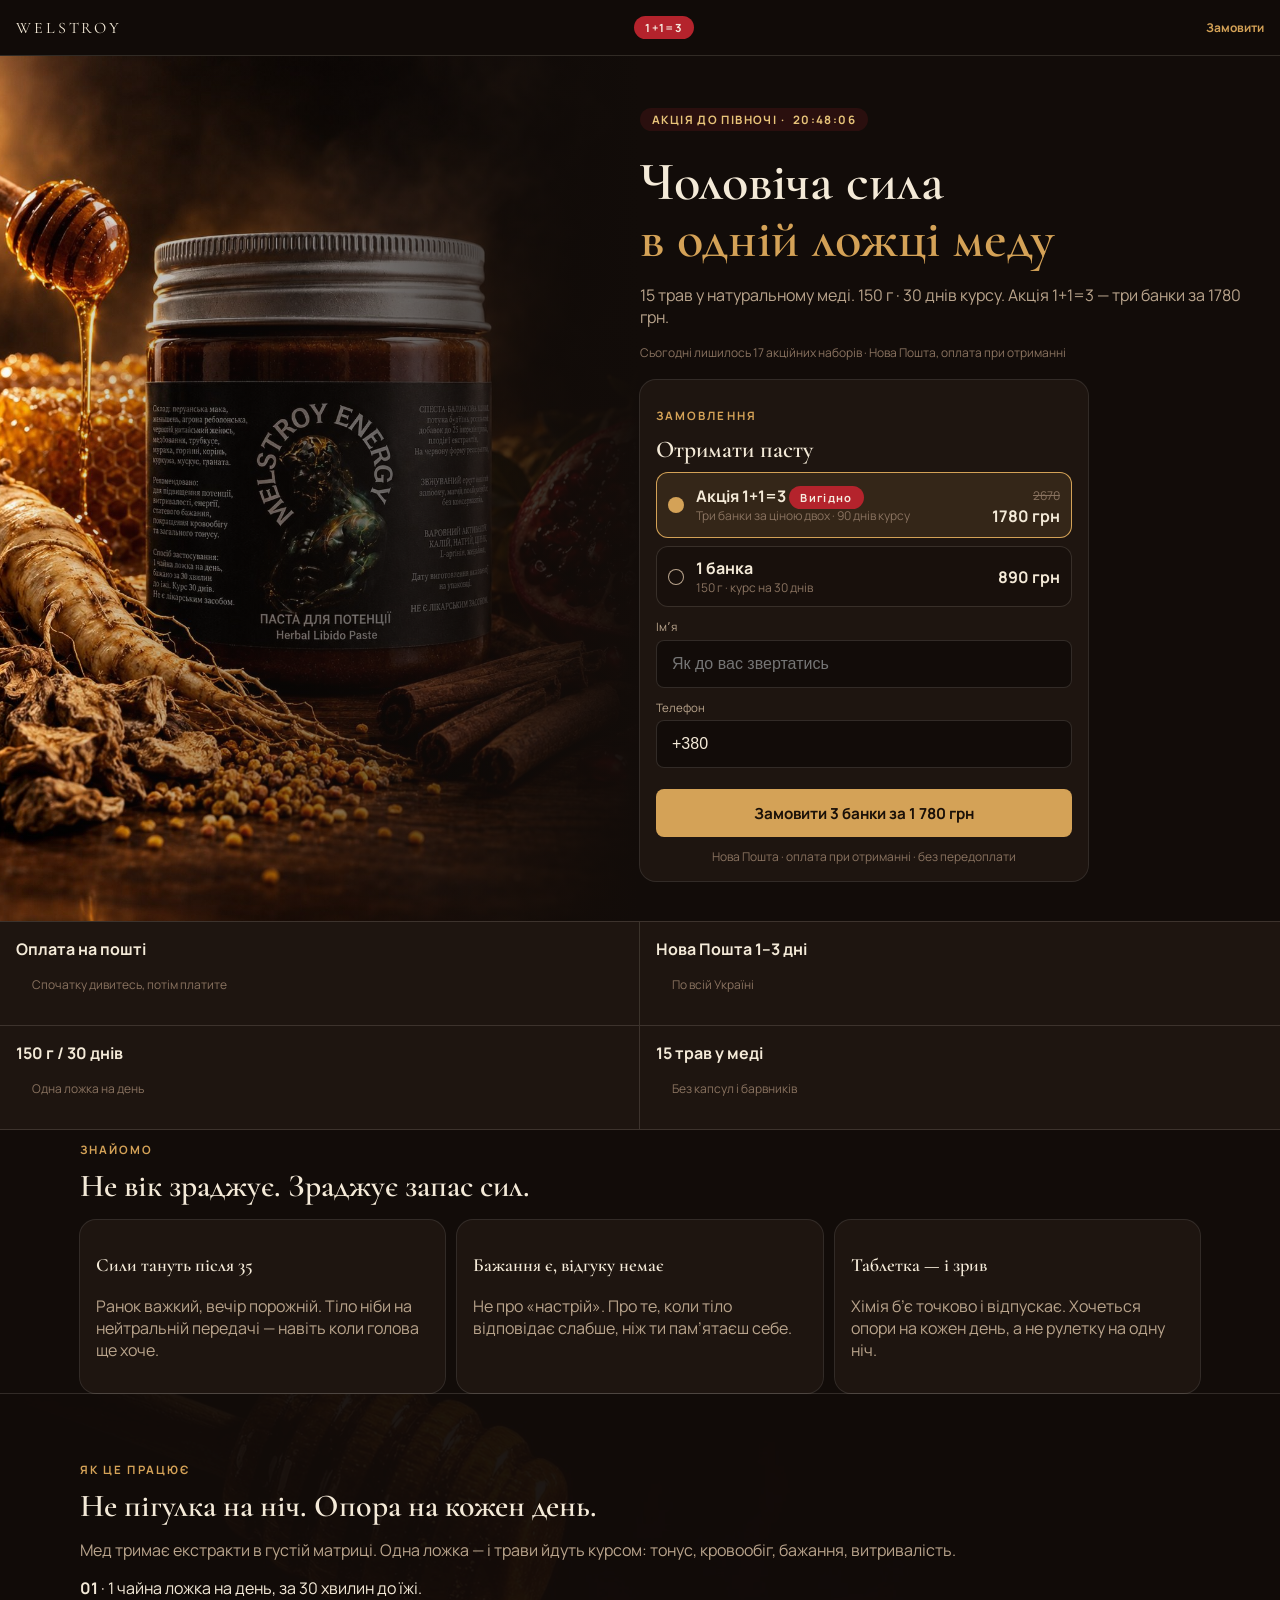
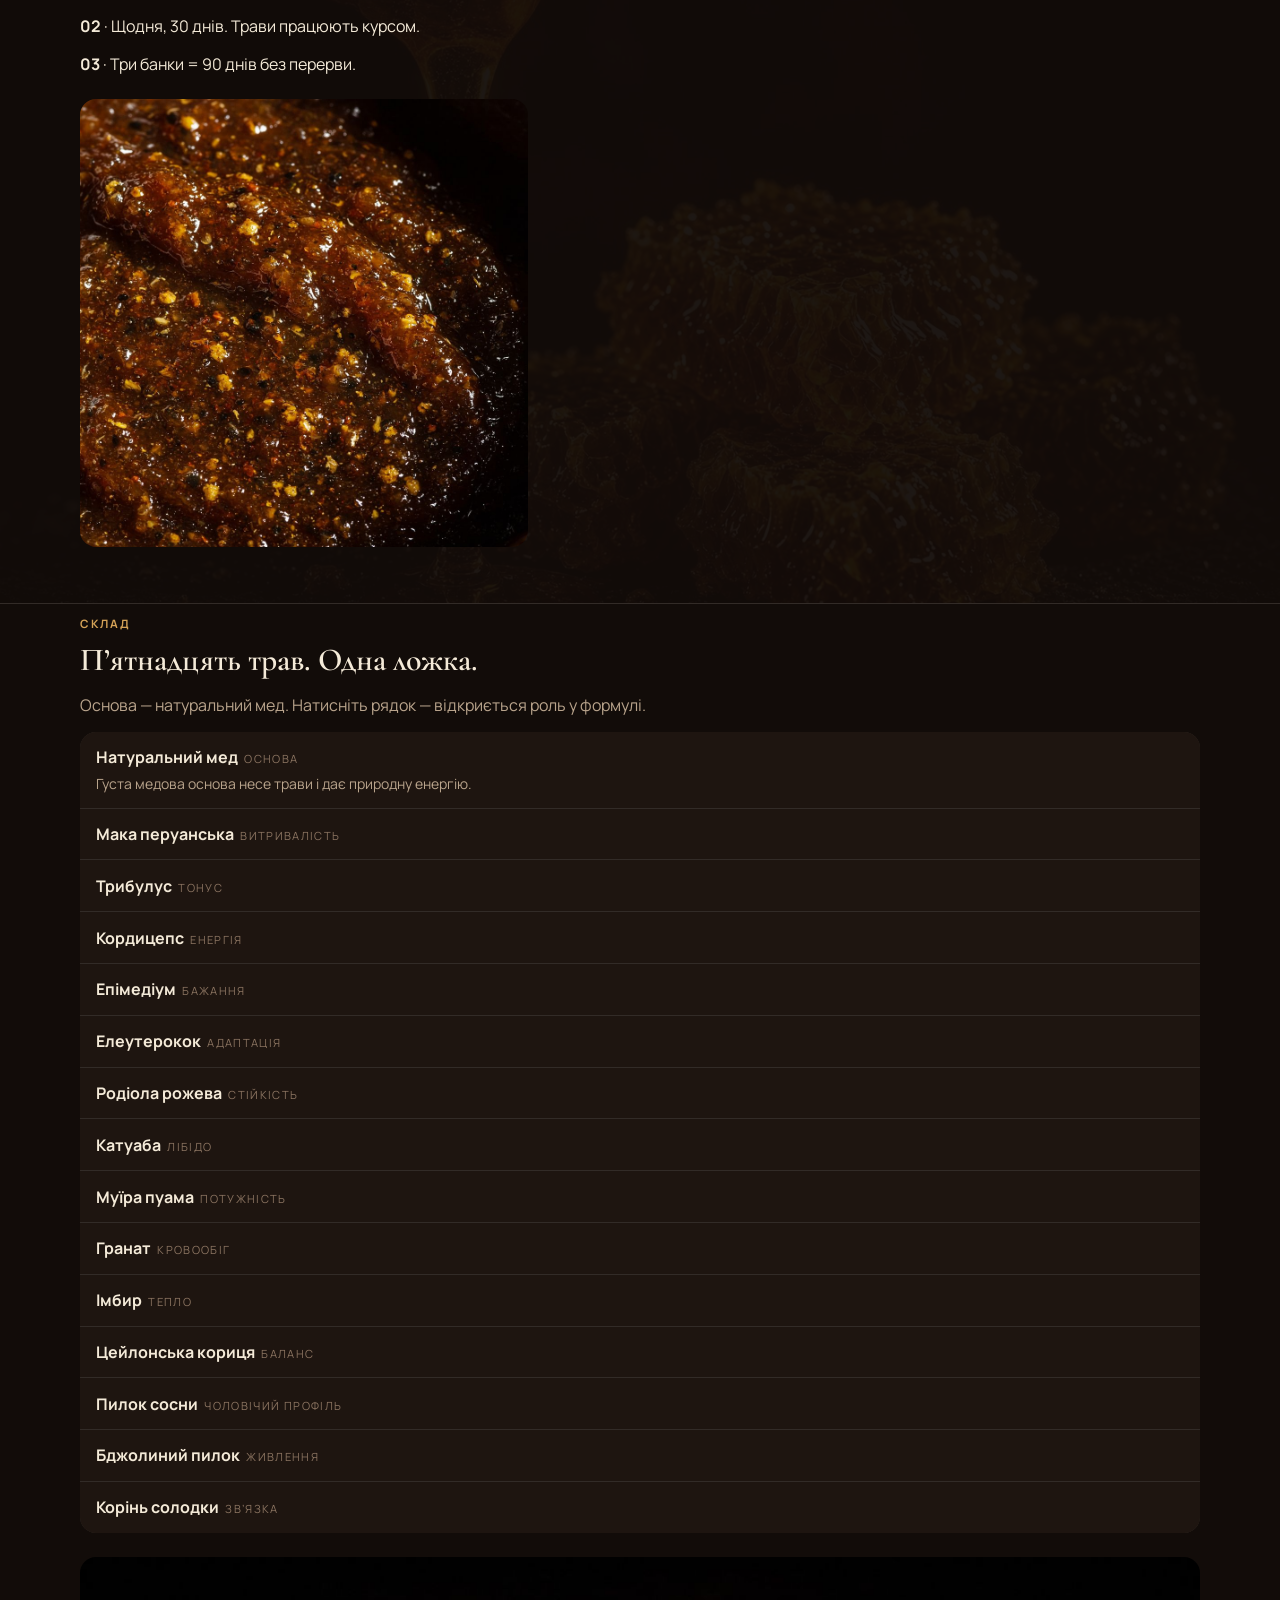
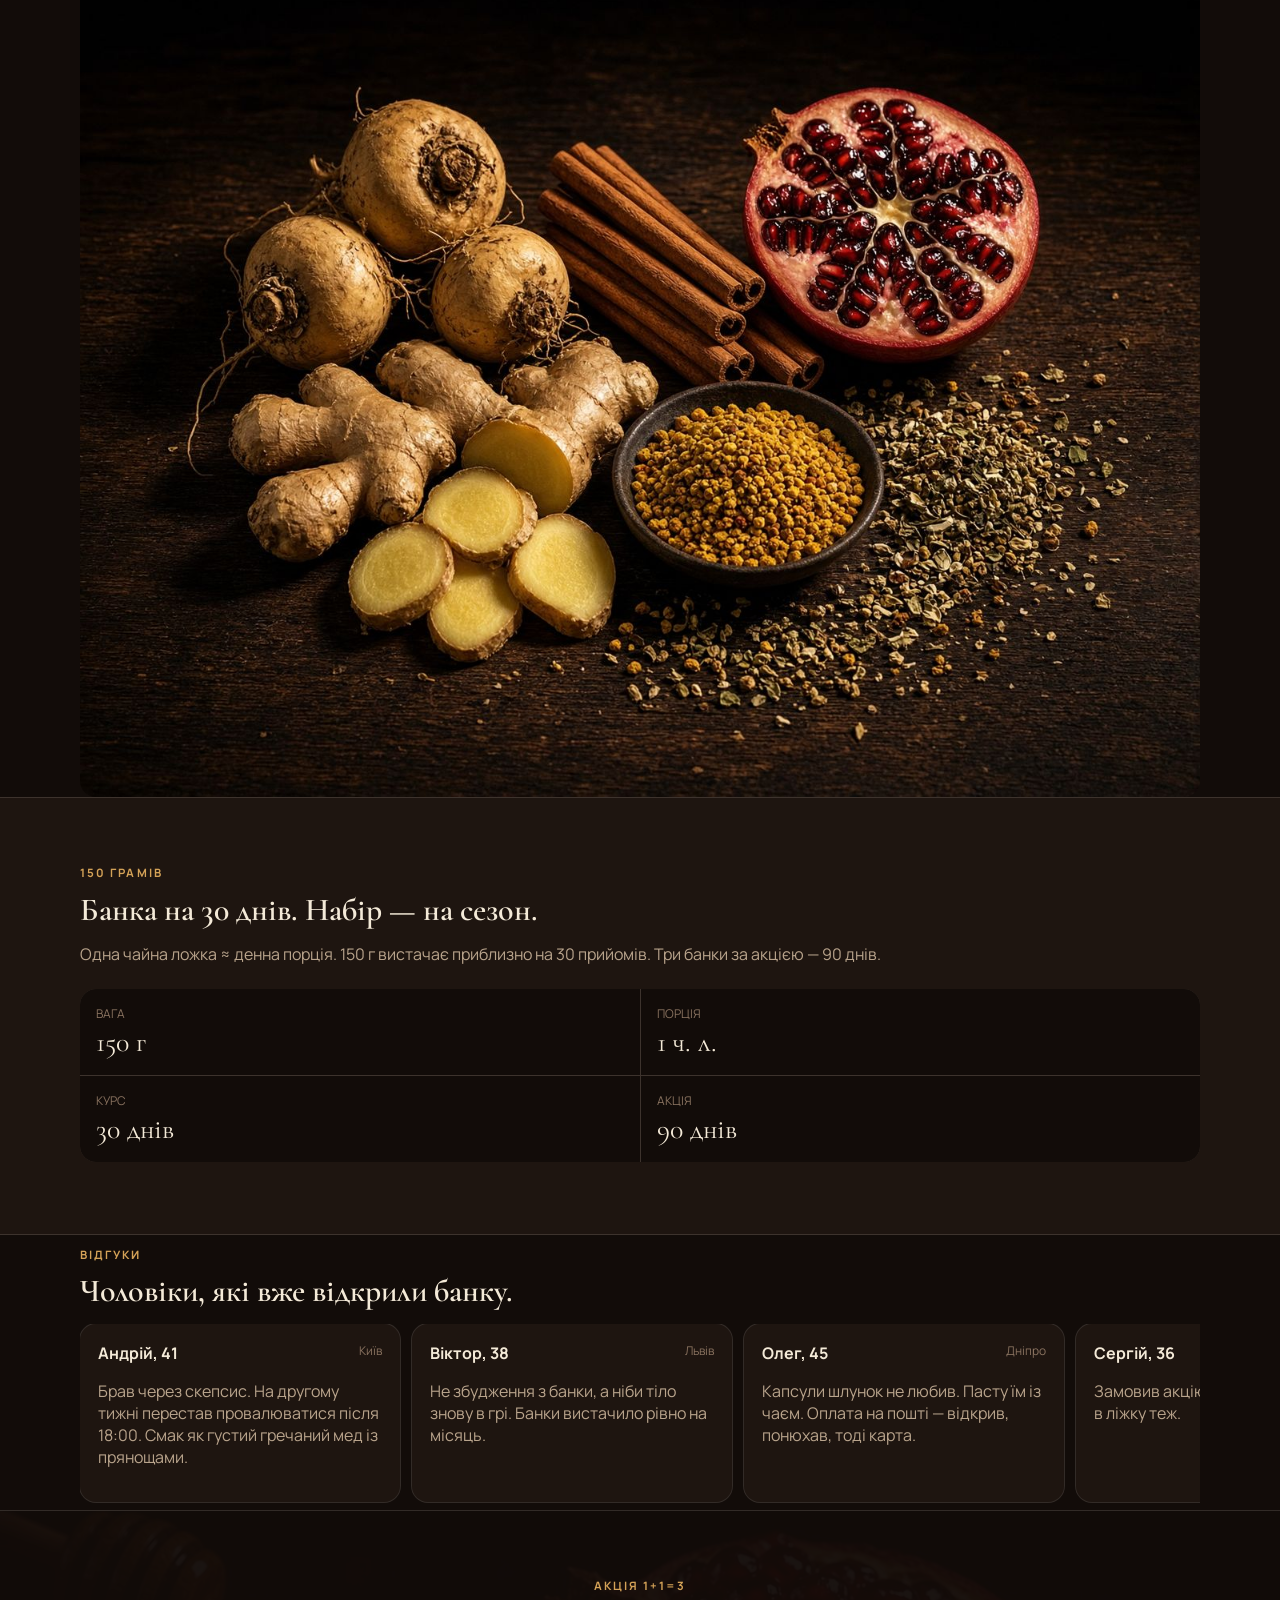
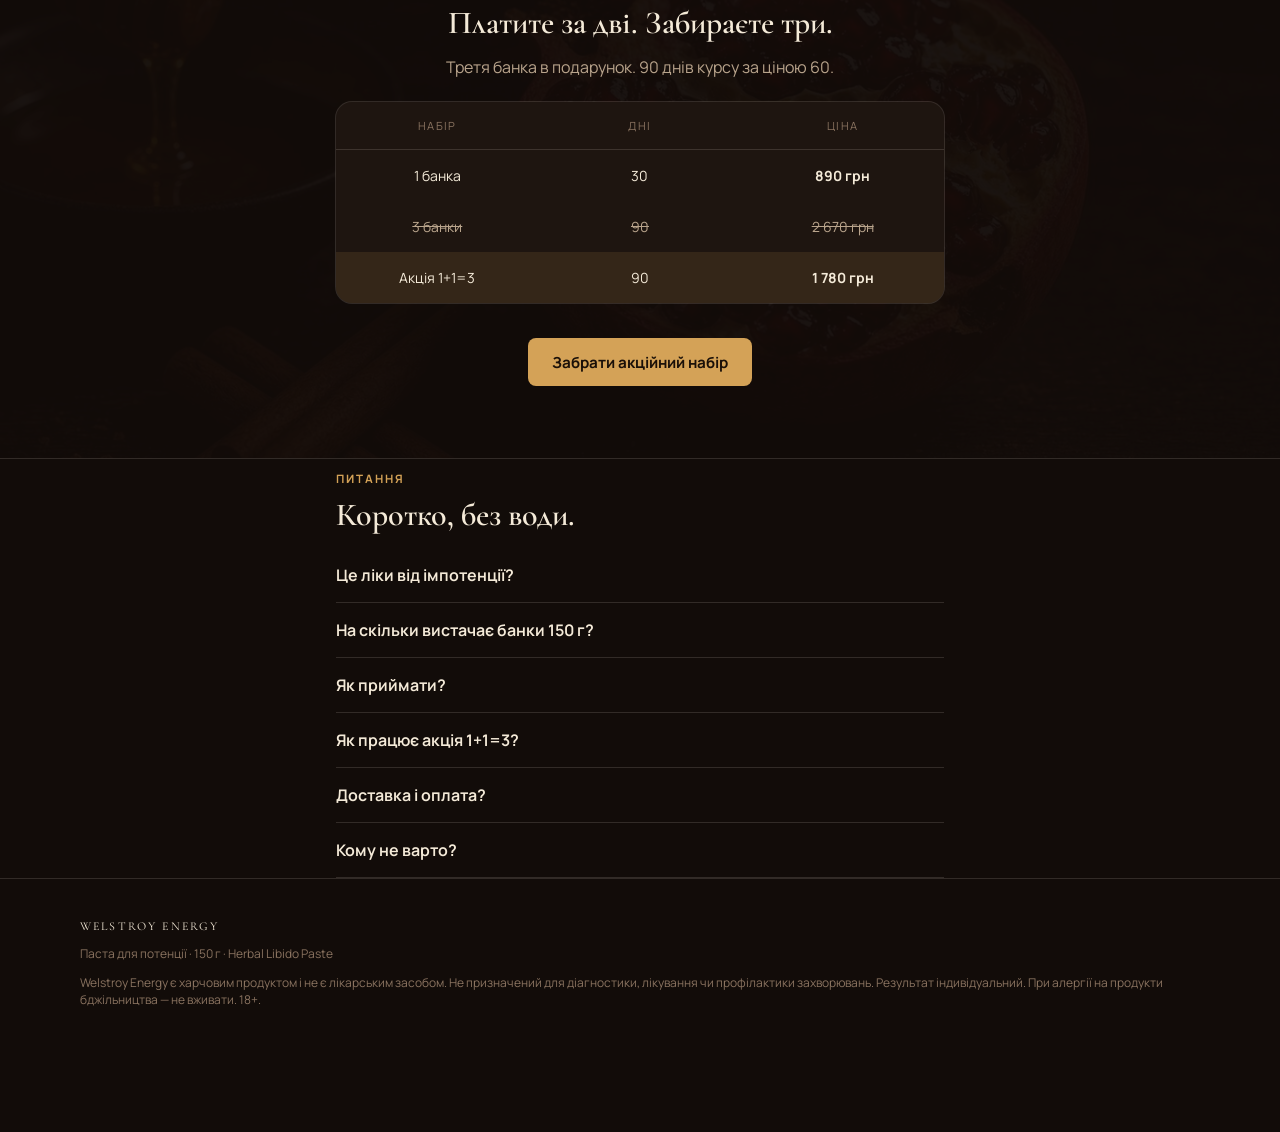
==== index.html @ f89f7576 "Serve the landing at the GitHub Pages site root. GitHub Pages is published from / on main, so index." ====
<!DOCTYPE html>
<html lang="uk">
<head>
  <meta charset="utf-8" />
  <meta name="viewport" content="width=device-width, initial-scale=1" />
  <title>Welstroy Energy — паста для потенції</title>
  <meta name="description" content="Welstroy Energy — паста для потенції на натуральному меду. 15 трав, 150 г, курс 30 днів. Акція 1+1=3. Нова Пошта, оплата при отриманні." />
  <meta name="theme-color" content="#120c09" />
  <link rel="icon" href="public/favicon.svg" type="image/svg+xml" />
  <link rel="preconnect" href="https://fonts.googleapis.com" />
  <link rel="preconnect" href="https://fonts.gstatic.com" crossorigin />
  <link href="https://fonts.googleapis.com/css2?family=Cormorant+Garamond:ital,wght@0,500;0,600;0,700;1,500&family=Manrope:wght@400;500;600;700&display=swap" rel="stylesheet" />
  <style>
    :root {
      --bg: #120c09; --surface: #1e1510; --fg: #f4ead8; --muted: #b9a48c;
      --subtle: #8a7360; --primary: #d4a257; --primary-fg: #1a1008;
      --honey: #e8c47a; --accent: #b4232c; --accent-fg: #f6ece0;
      --border: rgba(244,234,216,.14); --display: "Cormorant Garamond", "Times New Roman", serif;
      --sans: Manrope, system-ui, sans-serif;
    }
    * { box-sizing: border-box; }
    html, body { margin: 0; background: var(--bg); color: var(--fg); font-family: var(--sans); }
    img { max-width: 100%; display: block; }
    button { font: inherit; cursor: pointer; }
    h1, h2, h3 { font-family: var(--display); text-wrap: balance; font-weight: 600; }
    a { color: var(--primary); }
    .wrap { max-width: 72rem; margin: 0 auto; padding: 0 1rem; }
    .kicker { font-size: .72rem; font-weight: 700; letter-spacing: .18em; text-transform: uppercase; color: var(--primary); }
    .muted { color: var(--muted); }
    .subtle { color: var(--subtle); font-size: .75rem; }
    header {
      position: sticky; top: 0; z-index: 30; display: flex; align-items: center; justify-content: space-between;
      height: 3.5rem; padding: 0 1rem; background: rgba(18,12,9,.88); backdrop-filter: blur(10px);
      border-bottom: 1px solid var(--border);
    }
    header .brand { font-family: var(--display); letter-spacing: .18em; text-transform: uppercase; }
    .badge { background: var(--accent); color: var(--accent-fg); border-radius: 999px; padding: .25rem .7rem; font-size: .7rem; font-weight: 700; letter-spacing: .12em; }
    .hero-img { height: 16rem; position: relative; overflow: hidden; }
    .hero-img img { width: 100%; height: 100%; object-fit: cover; object-position: 50% 38%; }
    .hero-img:after { content: ""; position: absolute; inset: 0; background: linear-gradient(to top, var(--bg), transparent 55%); }
    .hero-copy { position: relative; margin-top: -3.5rem; padding: 0 1rem 6rem; }
    h1 { font-size: 2.25rem; line-height: 1.05; margin: .75rem 0 .5rem; }
    h1 span { display: block; color: var(--primary); }
    .chip { display: inline-flex; gap: .5rem; align-items: center; background: rgba(180,35,44,.15); color: var(--honey); border-radius: 999px; padding: .25rem .75rem; font-size: .72rem; font-weight: 700; letter-spacing: .12em; text-transform: uppercase; }
    .card { background: var(--surface); border-radius: 1rem; padding: 1rem; box-shadow: 0 0 0 1px var(--border); }
    .pack { display: flex; gap: .75rem; align-items: center; padding: .7rem .75rem; border-radius: .75rem; margin-top: .5rem; background: rgba(18,12,9,.5); box-shadow: inset 0 0 0 1px var(--border); cursor: pointer; }
    .pack.on { background: rgba(212,162,87,.12); box-shadow: inset 0 0 0 1px var(--primary); }
    .dot { width: 1rem; height: 1rem; border-radius: 50%; box-shadow: inset 0 0 0 1px var(--muted); flex-shrink: 0; }
    .pack.on .dot { background: var(--primary); box-shadow: none; }
    label { display: block; font-size: .72rem; color: var(--muted); margin: .75rem 0 .35rem; }
    input { width: 100%; height: 3rem; border: 0; border-radius: .5rem; background: var(--bg); color: var(--fg); padding: 0 1rem; font-size: 1rem; box-shadow: inset 0 0 0 1px var(--border); }
    .cta {
      width: 100%; min-height: 3rem; margin-top: 1rem; border: 0; border-radius: .5rem;
      background: var(--primary); color: var(--primary-fg); font-weight: 700; font-size: .95rem;
    }
    .grid2 { display: grid; grid-template-columns: 1fr 1fr; }
    .trust { border-block: 1px solid var(--border); background: var(--surface); }
    .trust div { padding: 1rem; }
    .trust div:nth-child(odd) { border-right: 1px solid var(--border); }
    .trust div:nth-child(n+3) { border-top: 1px solid var(--border); }
    section { padding: 3.5rem 1rem; }
    h2 { font-size: 2rem; line-height: 1.1; margin: .6rem 0 1rem; }
    .pains { display: grid; gap: .75rem; }
    .ing { display: grid; gap: 1px; background: var(--border); border-radius: 1rem; overflow: hidden; }
    .ing button { width: 100%; text-align: left; background: var(--surface); color: var(--fg); border: 0; padding: .9rem 1rem; }
    .ing p { margin: .4rem 0 0; font-size: .875rem; color: var(--muted); display: none; }
    .ing button.open p { display: block; }
    .role { font-size: .7rem; letter-spacing: .12em; text-transform: uppercase; color: var(--subtle); margin-left: .4rem; }
    .stats { display: grid; grid-template-columns: 1fr 1fr; gap: 1px; background: var(--border); border-radius: 1rem; overflow: hidden; margin-top: 1.5rem; }
    .stats div { background: var(--bg); padding: 1rem; }
    .stats dd { font-family: var(--display); font-size: 1.75rem; margin: .2rem 0 0; }
    .reviews { display: flex; gap: .75rem; overflow-x: auto; padding-bottom: .5rem; }
    .reviews article { min-width: 80vw; background: var(--surface); border-radius: 1rem; padding: 1.1rem; box-shadow: 0 0 0 1px var(--border); }
    .offer-row { display: grid; grid-template-columns: 1fr 1fr 1fr; text-align: center; font-size: .875rem; }
    .offer-row > * { padding: 1rem .5rem; }
    .offer-row.mute { color: var(--muted); text-decoration: line-through; }
    .offer-row.hot { background: rgba(212,162,87,.12); }
    details { border-bottom: 1px solid var(--border); }
    summary { padding: 1rem 0; font-weight: 650; cursor: pointer; list-style: none; }
    summary::-webkit-details-marker { display: none; }
    .sticky {
      position: fixed; left: 0; right: 0; bottom: 0; z-index: 40; display: flex; gap: .75rem; align-items: center;
      padding: .7rem 1rem calc(.7rem + env(safe-area-inset-bottom)); background: rgba(18,12,9,.92);
      border-top: 1px solid var(--border); backdrop-filter: blur(10px);
    }
    .sticky .cta { width: auto; min-width: 10rem; margin: 0; padding: 0 1.2rem; }
    footer { padding: 2.5rem 1rem 7rem; border-top: 1px solid var(--border); font-size: .75rem; color: var(--subtle); }
    .err { color: var(--accent); font-size: .75rem; margin-top: .3rem; }
    @media (min-width: 900px) {
      .hero { display: grid; grid-template-columns: 1fr 1fr; }
      .hero-img { height: auto; min-height: 36rem; }
      .hero-copy { margin-top: 0; padding: 2.5rem 1.5rem 2.5rem 0; }
      h1 { font-size: 3.4rem; }
      .pains { grid-template-columns: 1fr 1fr 1fr; }
      .reviews article { min-width: 20rem; }
      .sticky { display: none; }
      .hero-img:after { background: linear-gradient(to right, transparent, var(--bg)); }
    }
  </style>
</head>
<body>
  <header>
    <div class="brand">Welstroy</div>
    <div class="badge">1+1=3</div>
    <a href="#order" class="subtle" style="text-decoration:none;font-weight:700;color:var(--primary)">Замовити</a>
  </header>

  <div class="hero">
    <div class="hero-img"><img src="public/hero.jpg" alt="Банка Welstroy Energy — паста для потенції на меду" /></div>
    <div class="hero-copy">
      <p class="chip">Акція до півночі · <span id="cd">--:--:--</span></p>
      <h1>Чоловіча сила <span>в одній ложці меду</span></h1>
      <p class="muted">15 трав у натуральному меді. 150 г · 30 днів курсу. Акція 1+1=3 — три банки за 1780 грн.</p>
      <p class="subtle" id="left"></p>
      <form id="order" class="card" style="margin-top:1.2rem;max-width:28rem">
        <p class="kicker">Замовлення</p>
        <h3 style="margin:.3rem 0 0;font-size:1.5rem">Отримати пасту</h3>
        <div class="pack on" data-pack="promo">
          <span class="dot"></span>
          <div style="flex:1">
            <strong>Акція 1+1=3</strong> <span class="badge">Вигідно</span>
            <div class="subtle">Три банки за ціною двох · 90 днів курсу</div>
          </div>
          <div style="text-align:right"><span class="subtle" style="text-decoration:line-through">2670</span><div><strong>1780 грн</strong></div></div>
        </div>
        <div class="pack" data-pack="one">
          <span class="dot"></span>
          <div style="flex:1"><strong>1 банка</strong><div class="subtle">150 г · курс на 30 днів</div></div>
          <div><strong>890 грн</strong></div>
        </div>
        <label for="name">Імʼя</label>
        <input id="name" name="name" autocomplete="name" placeholder="Як до вас звертатись" />
        <div class="err" id="nameErr"></div>
        <label for="phone">Телефон</label>
        <input id="phone" name="phone" type="tel" inputmode="tel" autocomplete="tel" value="+380 " />
        <div class="err" id="phoneErr"></div>
        <button class="cta" id="submit" type="submit">Замовити 3 банки за 1 780 грн</button>
        <p class="subtle" style="text-align:center;margin:.7rem 0 0">Нова Пошта · оплата при отриманні · без передоплати</p>
      </form>
    </div>
  </div>

  <div class="trust grid2">
    <div><strong>Оплата на пошті</strong><div class="subtle">Спочатку дивитесь, потім платите</div></div>
    <div><strong>Нова Пошта 1–3 дні</strong><div class="subtle">По всій Україні</div></div>
    <div><strong>150 г / 30 днів</strong><div class="subtle">Одна ложка на день</div></div>
    <div><strong>15 трав у меді</strong><div class="subtle">Без капсул і барвників</div></div>
  </div>

  <section class="wrap">
    <p class="kicker">Знайомо</p>
    <h2>Не вік зраджує. Зраджує запас сил.</h2>
    <div class="pains">
      <article class="card"><h3>Сили тануть після 35</h3><p class="muted">Ранок важкий, вечір порожній. Тіло ніби на нейтральній передачі — навіть коли голова ще хоче.</p></article>
      <article class="card"><h3>Бажання є, відгуку немає</h3><p class="muted">Не про «настрій». Про те, коли тіло відповідає слабше, ніж ти пам’ятаєш себе.</p></article>
      <article class="card"><h3>Таблетка — і зрив</h3><p class="muted">Хімія б’є точково і відпускає. Хочеться опори на кожен день, а не рулетку на одну ніч.</p></article>
    </div>
  </section>

  <section style="position:relative;overflow:hidden;border-block:1px solid var(--border)">
    <img src="public/honey.jpg" alt="" style="position:absolute;inset:0;width:100%;height:100%;object-fit:cover;opacity:.25" />
    <div style="position:absolute;inset:0;background:rgba(18,12,9,.8)"></div>
    <div class="wrap" style="position:relative">
      <p class="kicker">Як це працює</p>
      <h2>Не пігулка на ніч. Опора на кожен день.</h2>
      <p class="muted">Мед тримає екстракти в густій матриці. Одна ложка — і трави йдуть курсом: тонус, кровообіг, бажання, витривалість.</p>
      <p><strong>01</strong> · 1 чайна ложка на день, за 30 хвилин до їжі.</p>
      <p><strong>02</strong> · Щодня, 30 днів. Трави працюють курсом.</p>
      <p><strong>03</strong> · Три банки = 90 днів без перерви.</p>
      <img src="public/paste.jpg" alt="Густа медова паста" style="border-radius:1rem;margin-top:1.5rem;aspect-ratio:1;object-fit:cover;max-width:28rem" />
    </div>
  </section>

  <section class="wrap">
    <p class="kicker">Склад</p>
    <h2>П’ятнадцять трав. Одна ложка.</h2>
    <p class="muted">Основа — натуральний мед. Натисніть рядок — відкриється роль у формулі.</p>
    <div class="ing" id="ing"></div>
    <img src="public/ingredients.jpg" alt="Склад: мака, кориця, гранат" style="border-radius:1rem;margin-top:1.5rem" />
  </section>

  <section style="background:var(--surface);border-block:1px solid var(--border)">
    <div class="wrap">
      <p class="kicker">150 грамів</p>
      <h2>Банка на 30 днів. Набір — на сезон.</h2>
      <p class="muted">Одна чайна ложка ≈ денна порція. 150 г вистачає приблизно на 30 прийомів. Три банки за акцією — 90 днів.</p>
      <dl class="stats">
        <div><dt class="subtle">ВАГА</dt><dd>150 г</dd></div>
        <div><dt class="subtle">ПОРЦІЯ</dt><dd>1 ч. л.</dd></div>
        <div><dt class="subtle">КУРС</dt><dd>30 днів</dd></div>
        <div><dt class="subtle">АКЦІЯ</dt><dd>90 днів</dd></div>
      </dl>
    </div>
  </section>

  <section class="wrap">
    <p class="kicker">Відгуки</p>
    <h2>Чоловіки, які вже відкрили банку.</h2>
    <div class="reviews" id="reviews"></div>
  </section>

  <section style="position:relative;overflow:hidden;border-block:1px solid var(--border)">
    <img src="public/pomegranate.jpg" alt="" style="position:absolute;inset:0;width:100%;height:100%;object-fit:cover;opacity:.2" />
    <div style="position:absolute;inset:0;background:rgba(18,12,9,.82)"></div>
    <div class="wrap" style="position:relative;max-width:40rem">
      <p class="kicker" style="text-align:center">Акція 1+1=3</p>
      <h2 style="text-align:center">Платите за дві. Забираєте три.</h2>
      <p class="muted" style="text-align:center">Третя банка в подарунок. 90 днів курсу за ціною 60.</p>
      <div class="card" style="padding:0;overflow:hidden;margin-top:1.5rem">
        <div class="offer-row subtle" style="border-bottom:1px solid var(--border);letter-spacing:.12em;font-size:.7rem;text-transform:uppercase"><div>Набір</div><div>Дні</div><div>Ціна</div></div>
        <div class="offer-row"><div>1 банка</div><div>30</div><div><strong>890 грн</strong></div></div>
        <div class="offer-row mute"><div>3 банки</div><div>90</div><div>2 670 грн</div></div>
        <div class="offer-row hot"><div>Акція 1+1=3</div><div>90</div><div><strong>1 780 грн</strong></div></div>
      </div>
      <p style="text-align:center;margin-top:1.2rem"><a class="cta" href="#order" style="display:inline-flex;align-items:center;justify-content:center;width:auto;padding:0 1.5rem;text-decoration:none">Забрати акційний набір</a></p>
    </div>
  </section>

  <section class="wrap" style="max-width:40rem">
    <p class="kicker">Питання</p>
    <h2>Коротко, без води.</h2>
    <div id="faq"></div>
  </section>

  <footer>
    <div class="wrap">
      <div class="brand" style="font-family:var(--display);letter-spacing:.18em;text-transform:uppercase;color:var(--fg)">Welstroy Energy</div>
      <p>Паста для потенції · 150 г · Herbal Libido Paste</p>
      <p>Welstroy Energy є харчовим продуктом і не є лікарським засобом. Не призначений для діагностики, лікування чи профілактики захворювань. Результат індивідуальний. При алергії на продукти бджільництва — не вживати. 18+.</p>
    </div>
  </footer>

  <div class="sticky" id="sticky">
    <div style="flex:1"><div class="kicker">1+1=3</div><strong id="stickyPrice">1780 грн</strong></div>
    <a class="cta" href="#order">Замовити</a>
  </div>

  <script>
    /* Вставте ID пікселя з Facebook Events Manager — лише цифри */
    const META_PIXEL_ID = "";
    /* URL веб-додатку Google Apps Script, якщо таблицю вже підключили */
    const LEADS_WEBHOOK_URL = "";

    if (META_PIXEL_ID) {
      !function(f,b,e,v,n,t,s){if(f.fbq)return;n=f.fbq=function(){n.callMethod?n.callMethod.apply(n,arguments):n.queue.push(arguments)};if(!f._fbq)f._fbq=n;n.push=n;n.loaded=!0;n.version='2.0';n.queue=[];t=b.createElement(e);t.async=!0;t.src=v;s=b.getElementsByTagName(e)[0];s.parentNode.insertBefore(t,s)}(window,document,'script','https://connect.facebook.net/en_US/fbevents.js');
      fbq('init', META_PIXEL_ID);
      fbq('track', 'PageView');
    }

    const ings = [
      ["Натуральний мед","Основа","Густа медова основа несе трави і дає природну енергію."],
      ["Мака перуанська","Витривалість","Андський корінь для сили, витривалості і бажання."],
      ["Трибулус","Тонус","Класика чоловічого тонусу."],
      ["Кордицепс","Енергія","Гриб витривалості без кавового зриву."],
      ["Епімедіум","Бажання","Традиційна рослина чоловічого вогню."],
      ["Елеутерокок","Адаптація","Сибірський адаптаген при недосипі й стресі."],
      ["Родіола рожева","Стійкість","Золотий корінь проти виснаження."],
      ["Катуаба","Лібідо","Бразильська кора для чоловічого бажання."],
      ["Муїра пуама","Потужність","«Дерево потужності» Амазонії."],
      ["Гранат","Кровообіг","Підтримка мікроциркуляції."],
      ["Імбир","Тепло","Розігріває формулу і травлення."],
      ["Цейлонська кориця","Баланс","Справжня кориця, не каса."],
      ["Пилок сосни","Чоловічий профіль","Рослинний комплекс для тонусу."],
      ["Бджолиний пилок","Живлення","Амінокислоти і мікроелементи."],
      ["Корінь солодки","Зв’язка","Збирає формулу докупи."]
    ];
    document.getElementById("ing").innerHTML = ings.map((x,i)=>`<button type="button" class="${i===0?"open":""}"><strong>${x[0]}</strong><span class="role">${x[1]}</span><p>${x[2]}</p></button>`).join("");
    document.getElementById("ing").onclick = (e) => {
      const b = e.target.closest("button"); if (!b) return;
      document.querySelectorAll("#ing button").forEach(x=>x.classList.remove("open"));
      b.classList.add("open");
    };

    const revs = [
      ["Андрій, 41","Київ","Брав через скепсис. На другому тижні перестав провалюватися після 18:00. Смак як густий гречаний мед із прянощами."],
      ["Віктор, 38","Львів","Не збудження з банки, а ніби тіло знову в грі. Банки вистачило рівно на місяць."],
      ["Олег, 45","Дніпро","Капсули шлунок не любив. Пасту їм із чаєм. Оплата на пошті — відкрив, понюхав, тоді карта."],
      ["Сергій, 36","Одеса","Замовив акцію одразу. Ранок інший, і в ліжку теж."],
      ["Ігор, 52","Харків","Десь на 10–12-й день з’явилась та сама впевненість. Кориця і гранат чути."]
    ];
    document.getElementById("reviews").innerHTML = revs.map(r=>`<article><div style="display:flex;justify-content:space-between"><strong>${r[0]}</strong><span class="subtle">${r[1]}</span></div><p class="muted">${r[2]}</p></article>`).join("");

    const faqs = [
      ["Це ліки від імпотенції?","Ні. Welstroy Energy — харчовий продукт на меду з рослинними екстрактами. Не є лікарським засобом."],
      ["На скільки вистачає банки 150 г?","Одна чайна ложка на день — близько 30 прийомів. Акція 1+1=3 — три банки, близько 90 днів."],
      ["Як приймати?","1 чайна ложка на день, бажано за 30 хвилин до їжі. Не заварювати окропом."],
      ["Як працює акція 1+1=3?","Оплачуєте дві банки (1780 грн) — отримуєте три. Третя в подарунок."],
      ["Доставка і оплата?","Нова Пошта по Україні. Оплата при отриманні, 1–3 дні."],
      ["Кому не варто?","При алергії на мед і пилок, дітям. За хронічних станів — спитайте лікаря. 18+."]
    ];
    document.getElementById("faq").innerHTML = faqs.map(f=>`<details><summary>${f[0]}</summary><p class="muted" style="padding:0 0 1rem">${f[1]}</p></details>`).join("");

    function kyivRemain() {
      const parts = new Intl.DateTimeFormat("en-GB",{timeZone:"Europe/Kyiv",hour:"2-digit",minute:"2-digit",second:"2-digit",hourCycle:"h23"}).formatToParts(new Date());
      const pick = t => Number(parts.find(p=>p.type===t).value);
      const left = 86400 - (pick("hour")*3600 + pick("minute")*60 + pick("second"));
      const p = n => String(n).padStart(2,"0");
      return p(Math.floor(left/3600))+":"+p(Math.floor(left%3600/60))+":"+p(left%60);
    }
    const tick = () => document.getElementById("cd").textContent = kyivRemain();
    tick(); setInterval(tick, 1000);
    const day = new Intl.DateTimeFormat("en-CA",{timeZone:"Europe/Kyiv"}).format(new Date());
    let hash = 0; for (const ch of day) hash = (hash*33 + ch.charCodeAt(0)) >>> 0;
    document.getElementById("left").textContent = "Сьогодні лишилось " + (12 + hash%8) + " акційних наборів · Нова Пошта, оплата при отриманні";

    let pack = "promo";
    document.querySelectorAll(".pack").forEach(el => {
      el.onclick = () => {
        pack = el.dataset.pack;
        document.querySelectorAll(".pack").forEach(x => x.classList.toggle("on", x===el));
        document.getElementById("submit").textContent = pack === "promo" ? "Замовити 3 банки за 1 780 грн" : "Замовити 1 банку за 890 грн";
        document.getElementById("stickyPrice").textContent = pack === "promo" ? "1780 грн" : "890 грн";
      };
    });

    function digits(v){ return v.replace(/\D/g,""); }
    function national(v){ let d=digits(v); if(d.startsWith("380")) d=d.slice(3); else if(d.startsWith("0")) d=d.slice(1); return d.slice(0,9); }
    function formatPhone(v){
      const d = national(v); const a=d.slice(0,2),b=d.slice(2,5),c=d.slice(5,7),e=d.slice(7,9);
      let out="+380"; if(a) out+=" "+a; if(b) out+=" "+b; if(c) out+=" "+c; if(e) out+=" "+e; return d?out:"+380 ";
    }
    const phone = document.getElementById("phone");
    phone.addEventListener("input", () => { phone.value = formatPhone(phone.value); });

    document.getElementById("order").addEventListener("submit", async (e) => {
      e.preventDefault();
      const name = document.getElementById("name").value.trim();
      const okPhone = national(phone.value).length === 9;
      document.getElementById("nameErr").textContent = name.length < 2 ? "Вкажіть імʼя" : "";
      document.getElementById("phoneErr").textContent = okPhone ? "" : "Номер у форматі +380 XX XXX XX XX";
      if (name.length < 2 || !okPhone) return;
      const payload = {
        name, phone: "+380"+national(phone.value), pack,
        price: pack==="promo"?1780:890, source: location.search.slice(1), createdAt: new Date().toISOString()
      };
      try {
        if (LEADS_WEBHOOK_URL) {
          await fetch(LEADS_WEBHOOK_URL, { method:"POST", headers:{"Content-Type":"application/json"}, body: JSON.stringify(payload), mode:"no-cors" });
        }
        if (window.fbq) fbq("track", "Lead");
        document.getElementById("order").innerHTML = "<h3 style='font-family:var(--display);font-size:1.6rem;margin:0 0 .5rem'>Заявку прийнято</h3><p class='muted'>Оператор зателефонує протягом 15 хвилин. Нова Пошта, оплата при отриманні.</p>";
        document.getElementById("sticky").style.display = "none";
      } catch (err) {
        document.getElementById("phoneErr").textContent = "Не вдалося надіслати. Спробуйте ще раз.";
      }
    });
  </script>
</body>
</html>
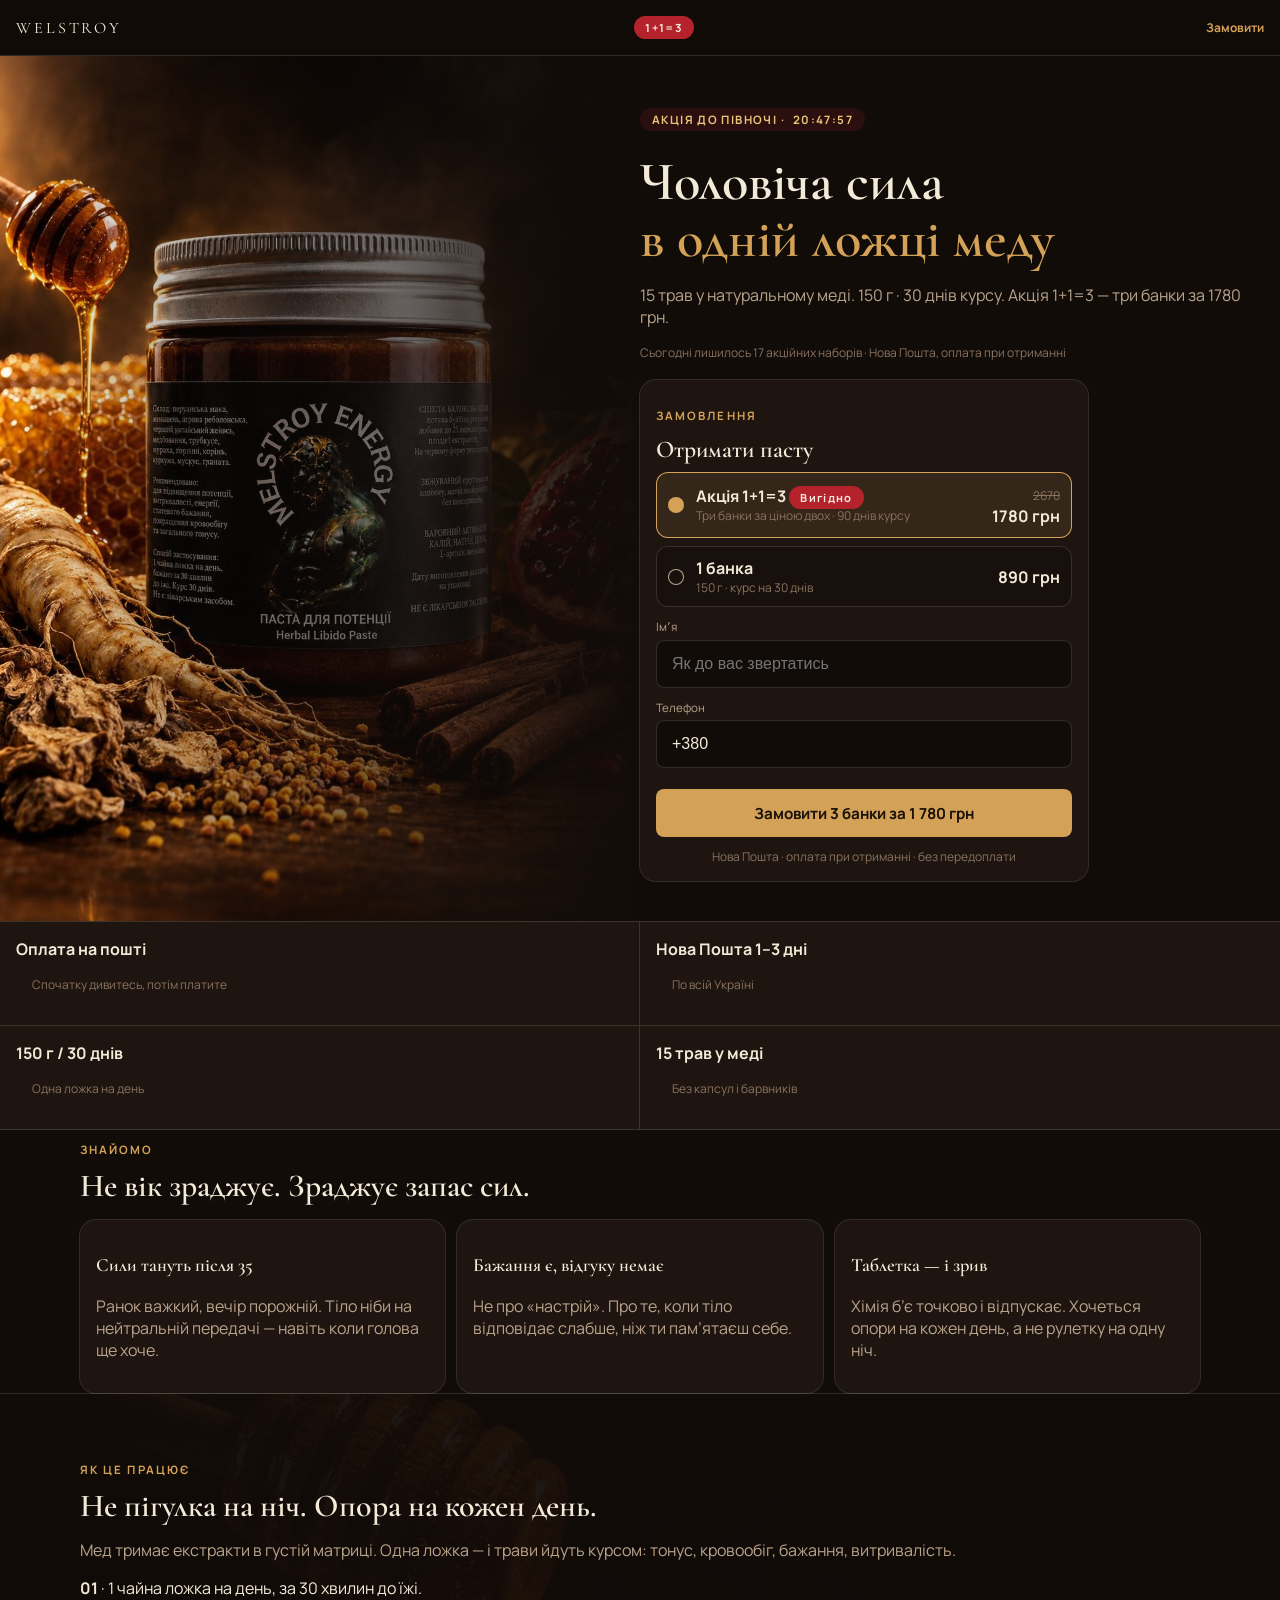
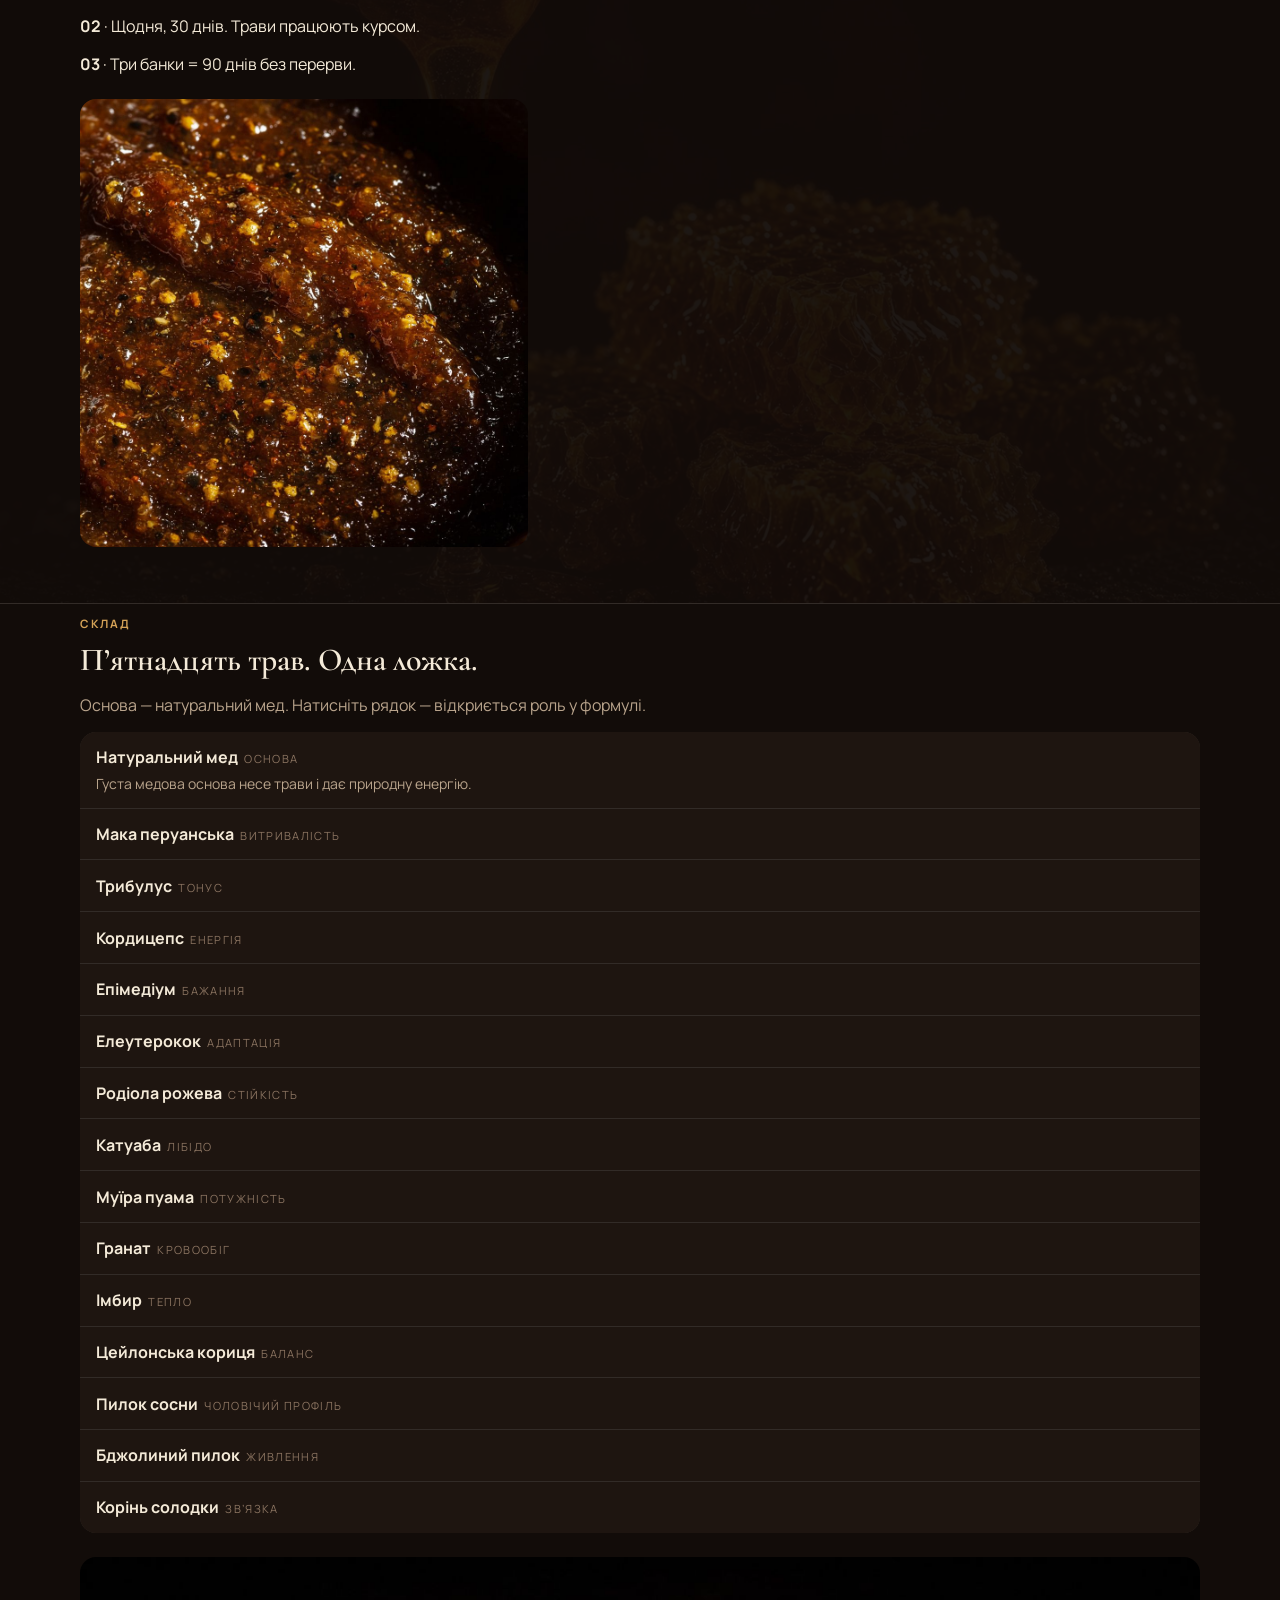
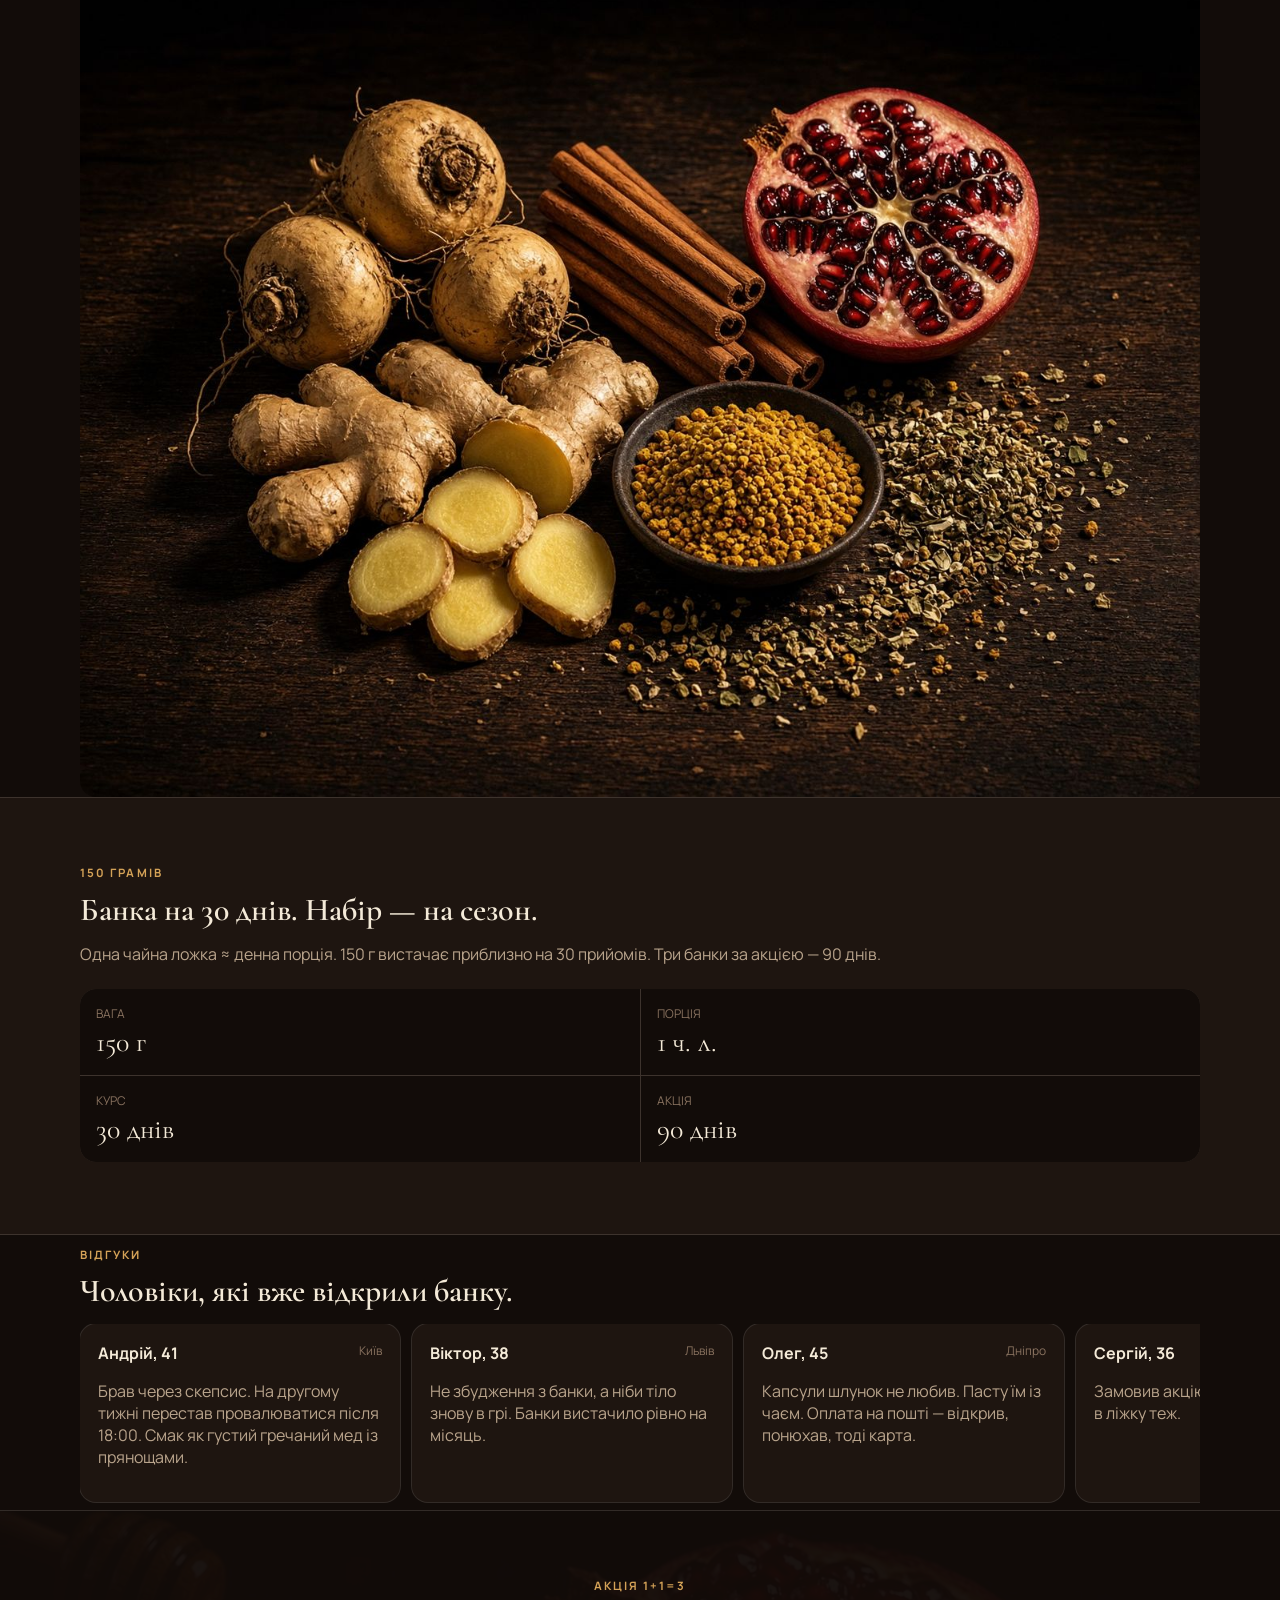
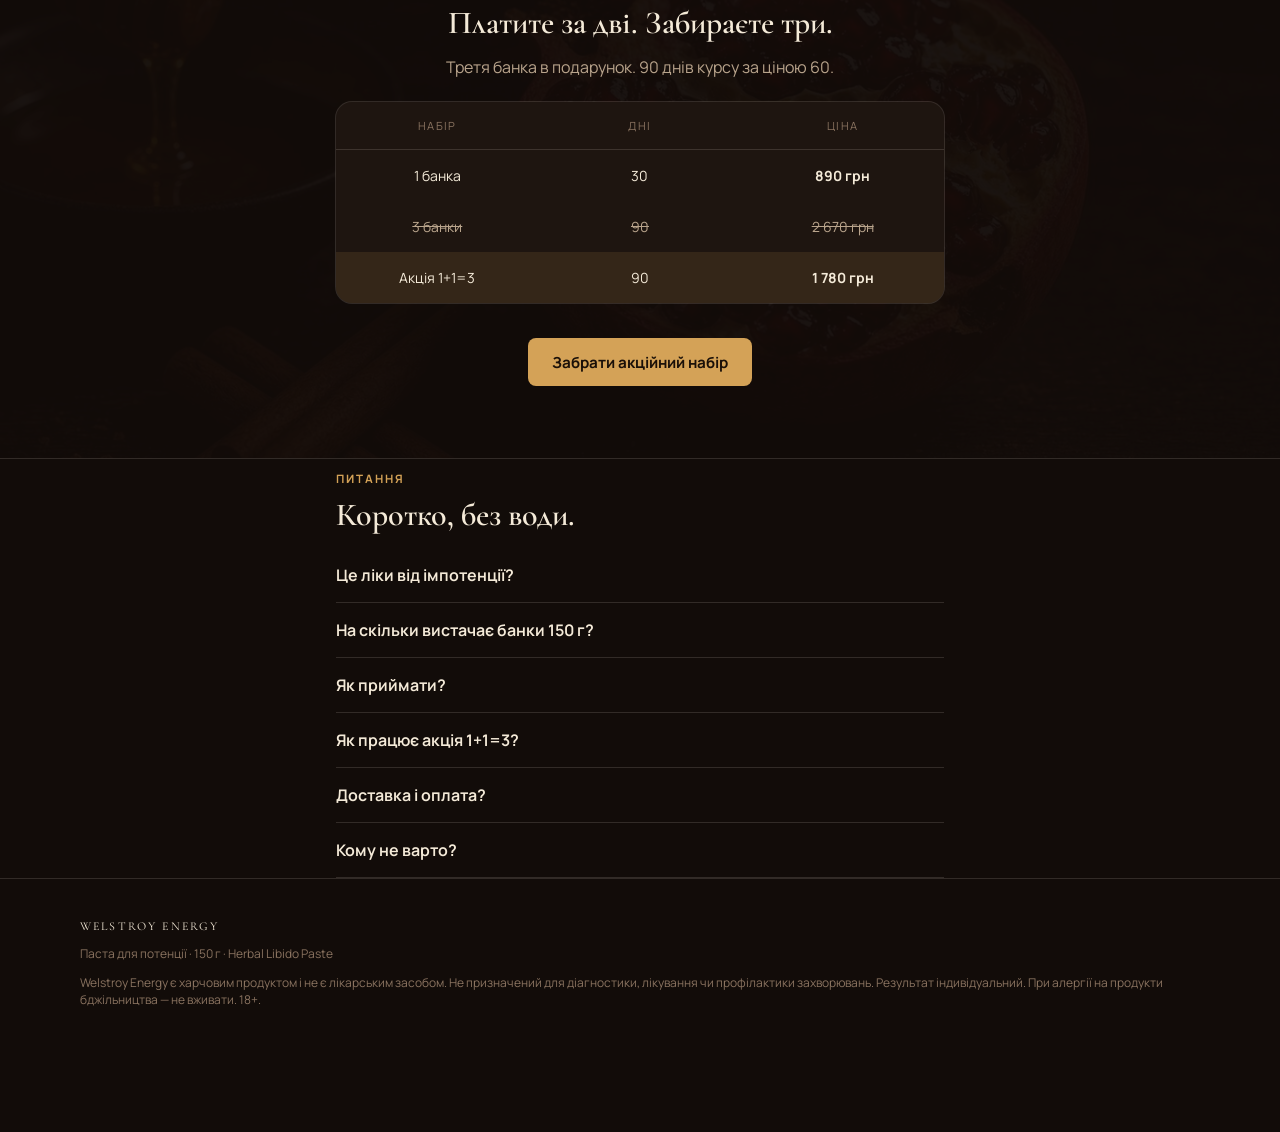
==== commit dbfb4ef8: "Wire Meta Pixel, /api/lead proxy, and top-vibir.store. Leads POST to /api/lead then the Apps Script " ====
--- a/index.html
+++ b/index.html
@@ -237,9 +237,8 @@
 
   <script>
     /* Вставте ID пікселя з Facebook Events Manager — лише цифри */
-    const META_PIXEL_ID = "";
-    /* URL веб-додатку Google Apps Script, якщо таблицю вже підключили */
-    const LEADS_WEBHOOK_URL = "";
+    const META_PIXEL_ID = "1654932402424423";
+    const LEAD_API = "https://www.top-vibir.store/api/lead";
 
     if (META_PIXEL_ID) {
       !function(f,b,e,v,n,t,s){if(f.fbq)return;n=f.fbq=function(){n.callMethod?n.callMethod.apply(n,arguments):n.queue.push(arguments)};if(!f._fbq)f._fbq=n;n.push=n;n.loaded=!0;n.version='2.0';n.queue=[];t=b.createElement(e);t.async=!0;t.src=v;s=b.getElementsByTagName(e)[0];s.parentNode.insertBefore(t,s)}(window,document,'script','https://connect.facebook.net/en_US/fbevents.js');
@@ -329,14 +328,19 @@
       document.getElementById("nameErr").textContent = name.length < 2 ? "Вкажіть імʼя" : "";
       document.getElementById("phoneErr").textContent = okPhone ? "" : "Номер у форматі +380 XX XXX XX XX";
       if (name.length < 2 || !okPhone) return;
+      const q = new URLSearchParams(location.search);
       const payload = {
         name, phone: "+380"+national(phone.value), pack,
-        price: pack==="promo"?1780:890, source: location.search.slice(1), createdAt: new Date().toISOString()
+        utm_source: q.get("utm_source") || "",
+        utm_medium: q.get("utm_medium") || "",
+        utm_campaign: q.get("utm_campaign") || "",
+        utm_content: q.get("utm_content") || "",
+        utm_term: q.get("utm_term") || "",
+        fbclid: q.get("fbclid") || ""
       };
       try {
-        if (LEADS_WEBHOOK_URL) {
-          await fetch(LEADS_WEBHOOK_URL, { method:"POST", headers:{"Content-Type":"application/json"}, body: JSON.stringify(payload), mode:"no-cors" });
-        }
+        const res = await fetch(LEAD_API, { method:"POST", headers:{"Content-Type":"application/json"}, body: JSON.stringify(payload) });
+        if (!res.ok) throw new Error("lead");
         if (window.fbq) fbq("track", "Lead");
         document.getElementById("order").innerHTML = "<h3 style='font-family:var(--display);font-size:1.6rem;margin:0 0 .5rem'>Заявку прийнято</h3><p class='muted'>Оператор зателефонує протягом 15 хвилин. Нова Пошта, оплата при отриманні.</p>";
         document.getElementById("sticky").style.display = "none";
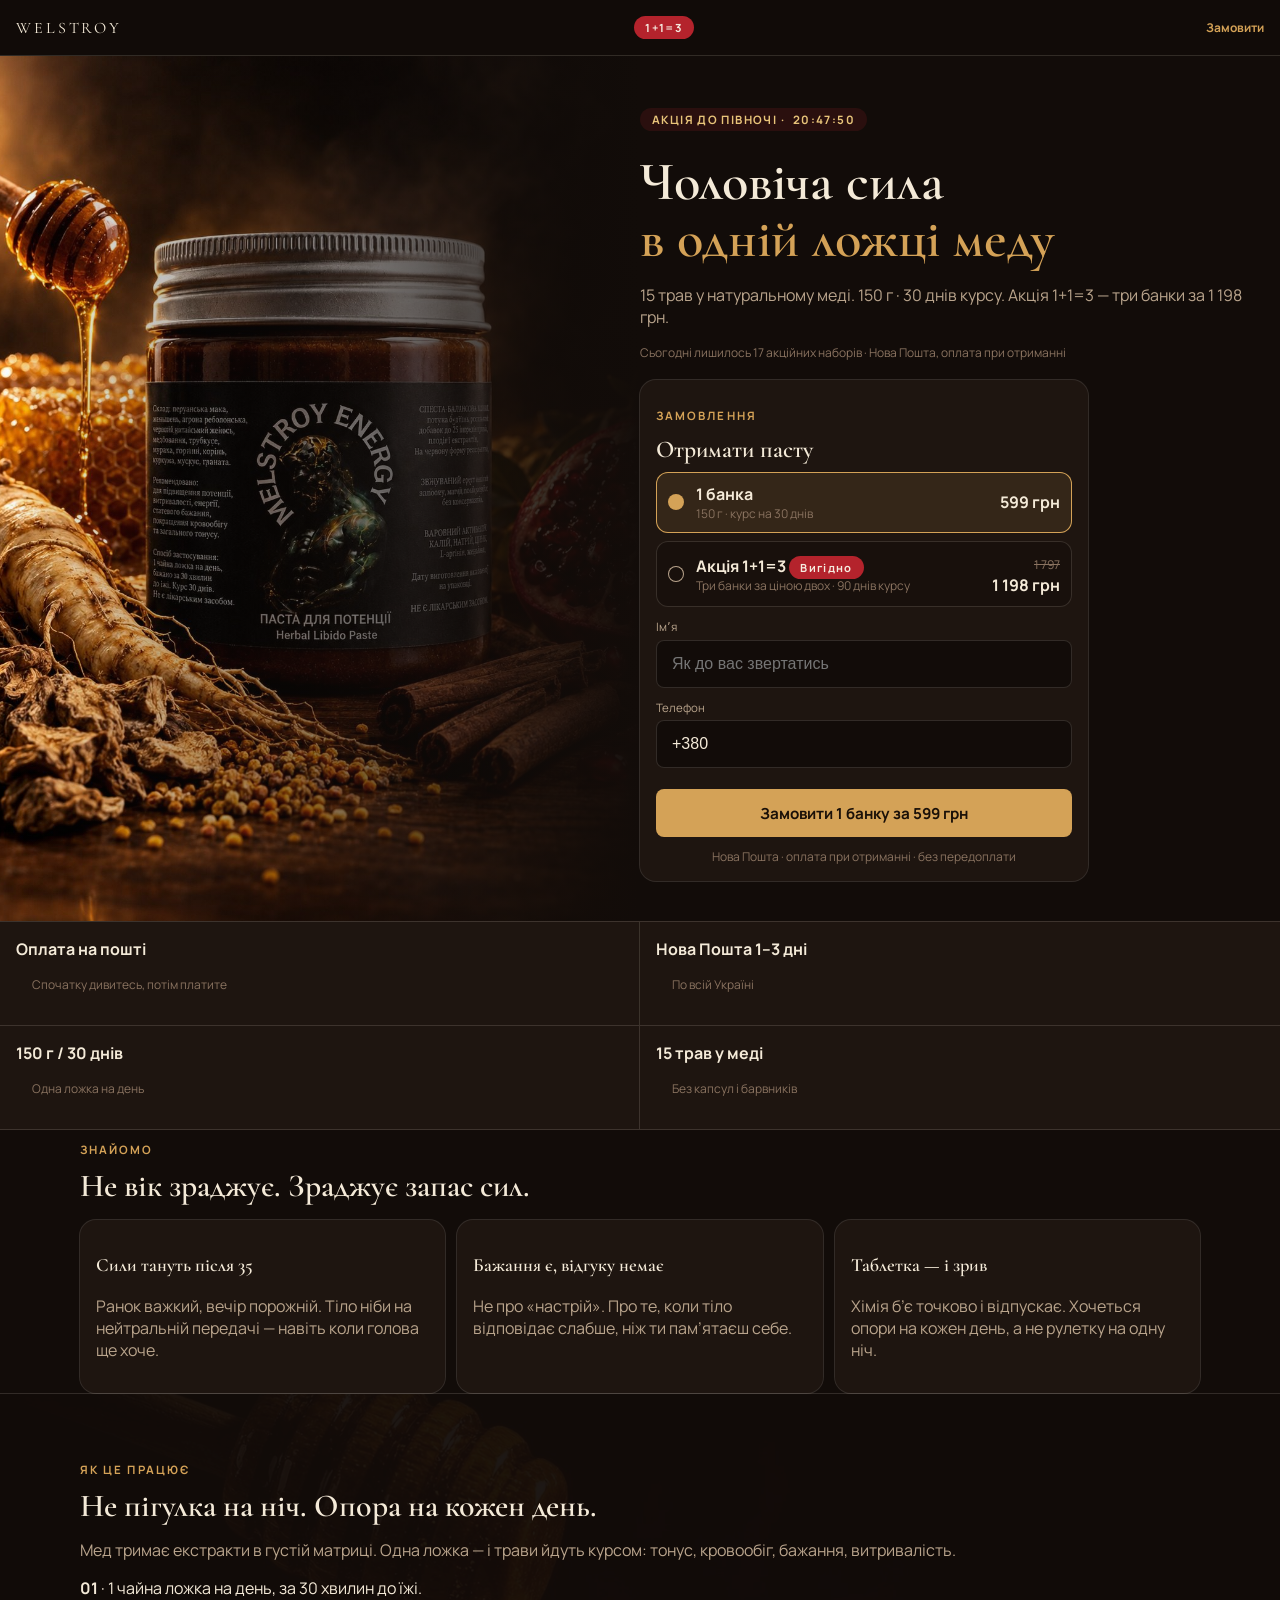
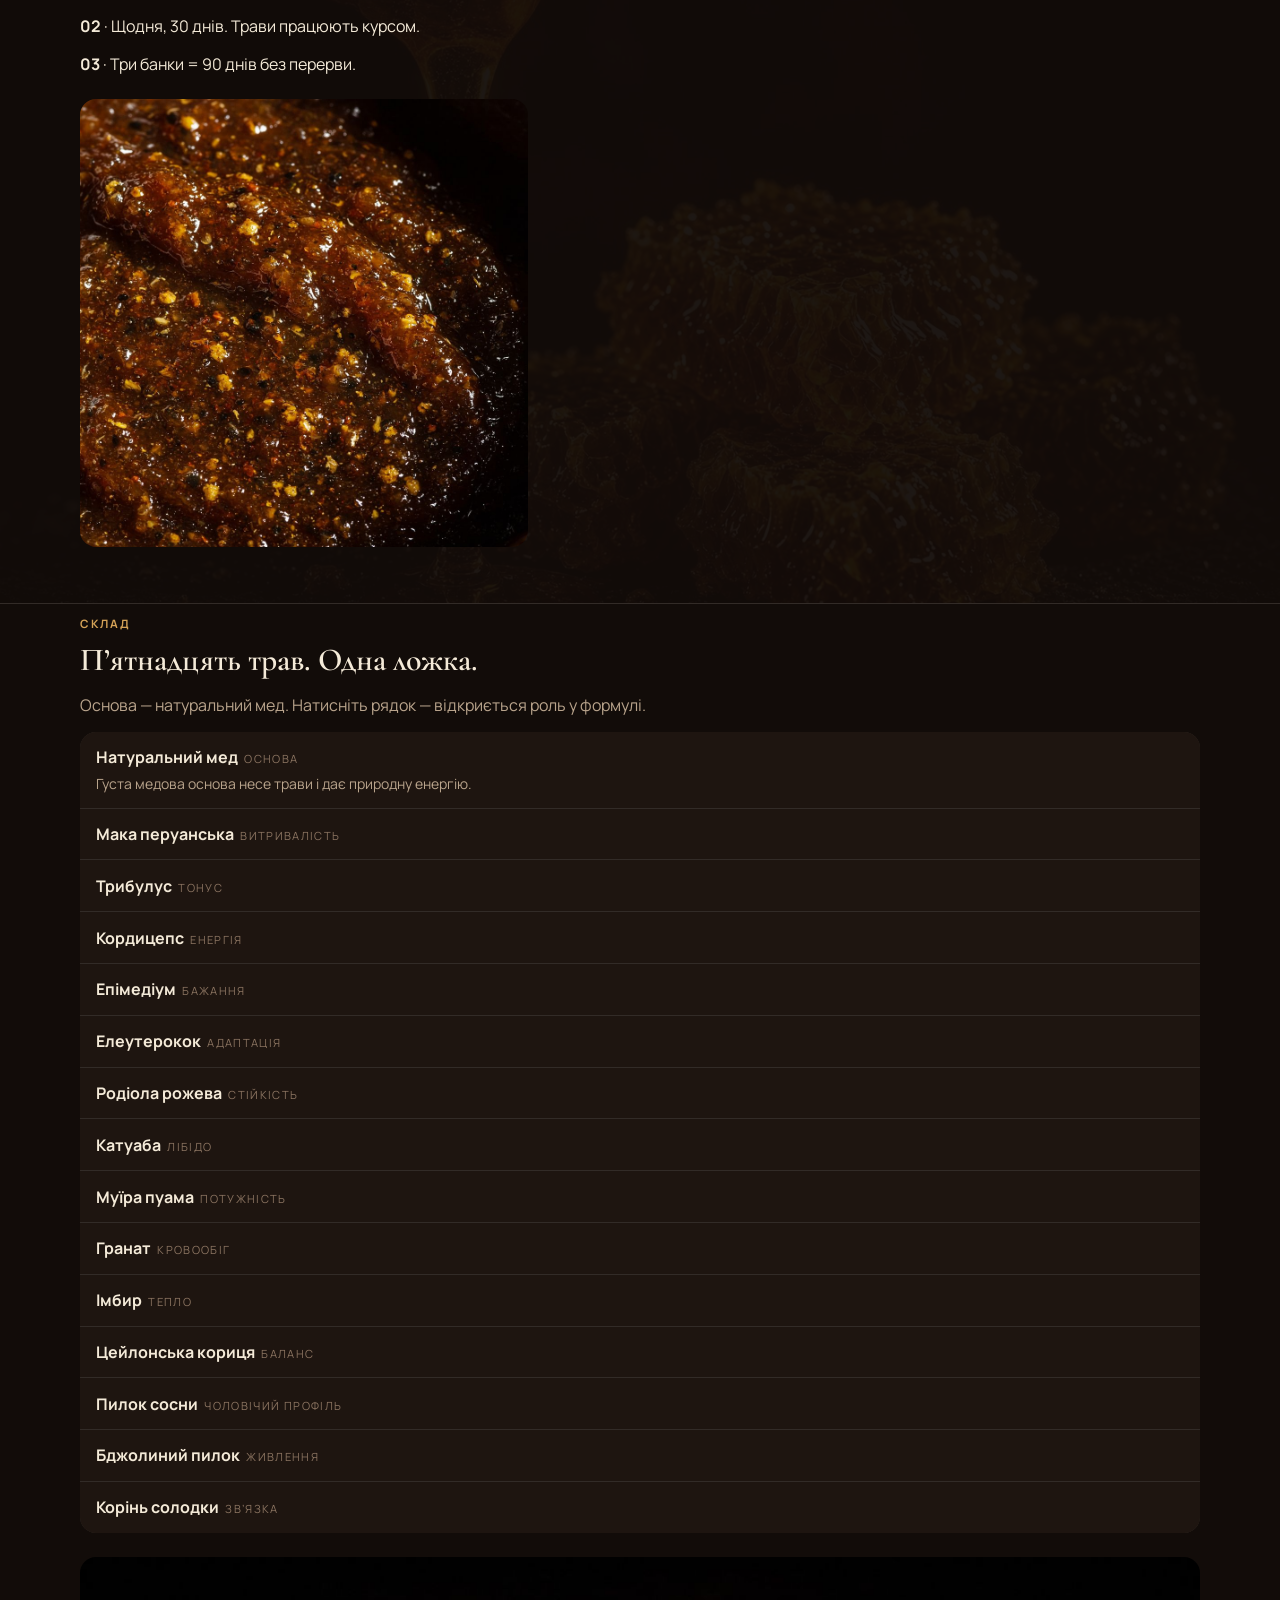
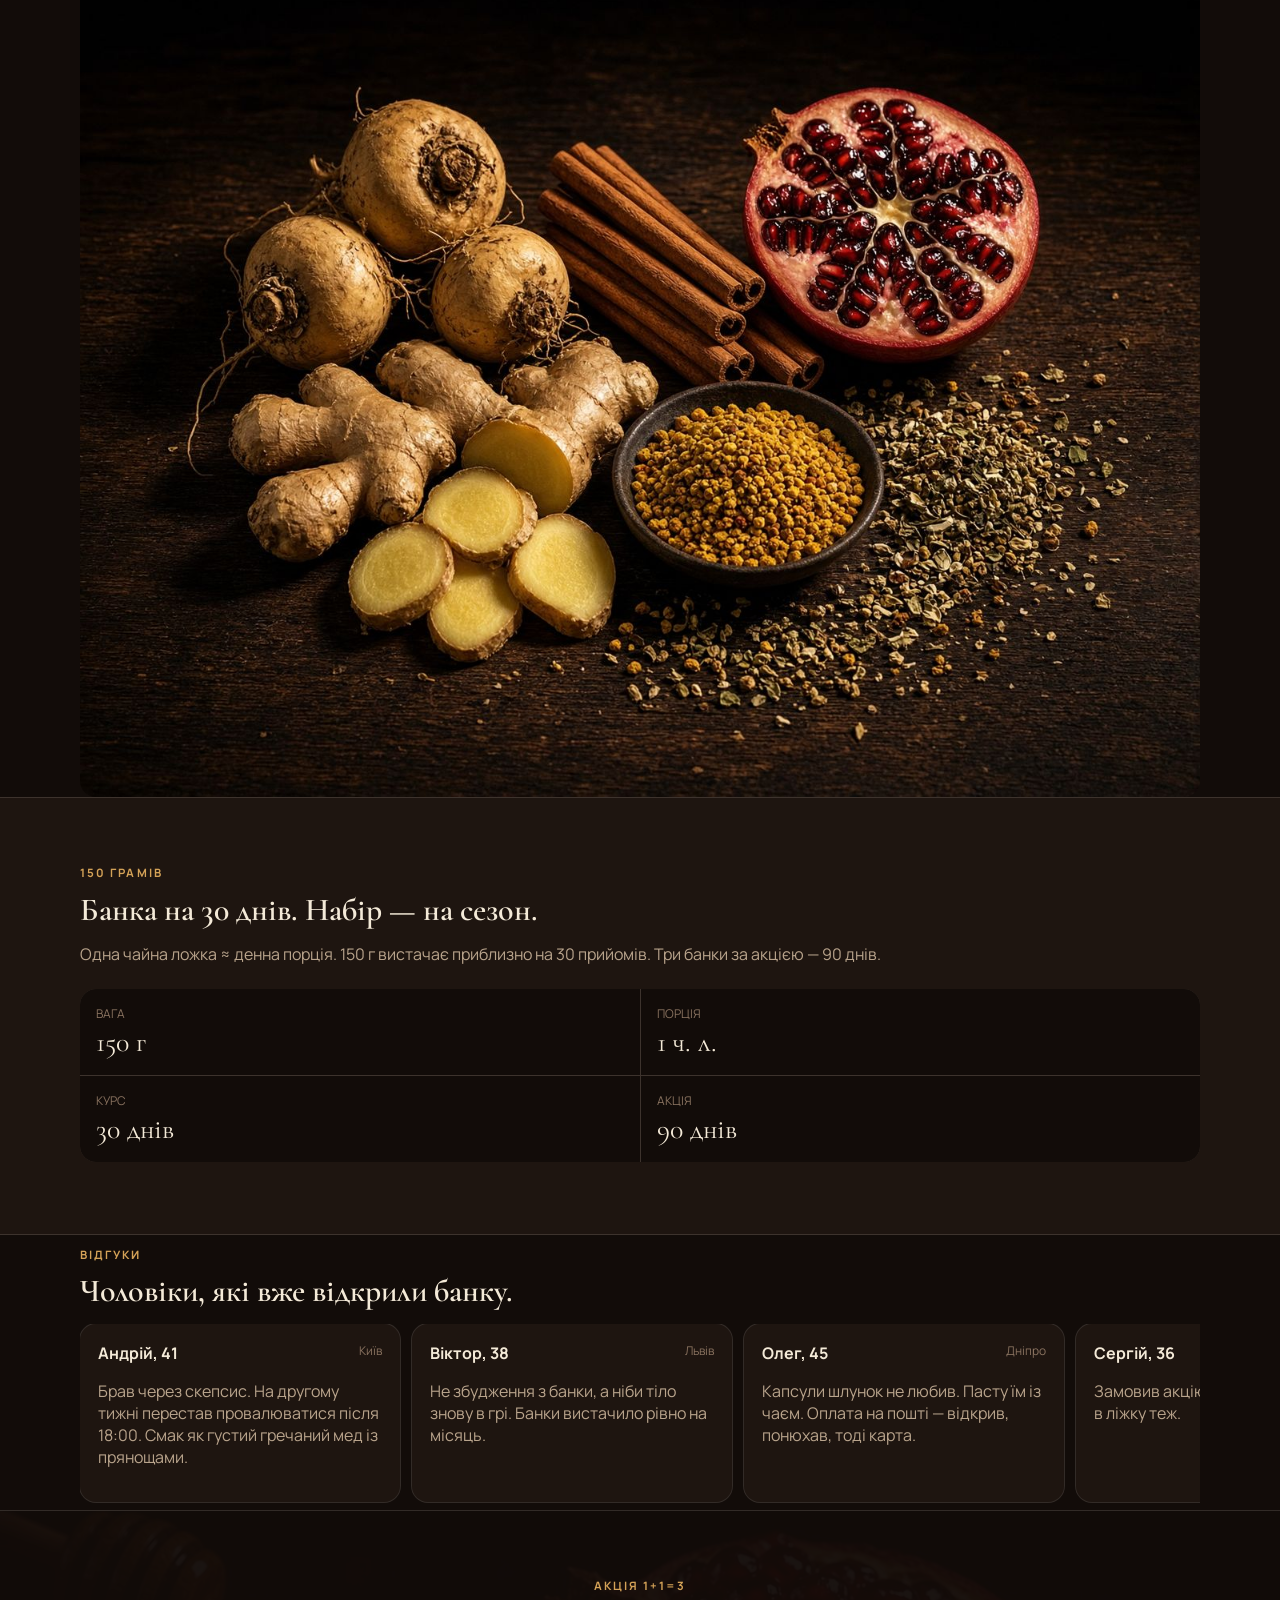
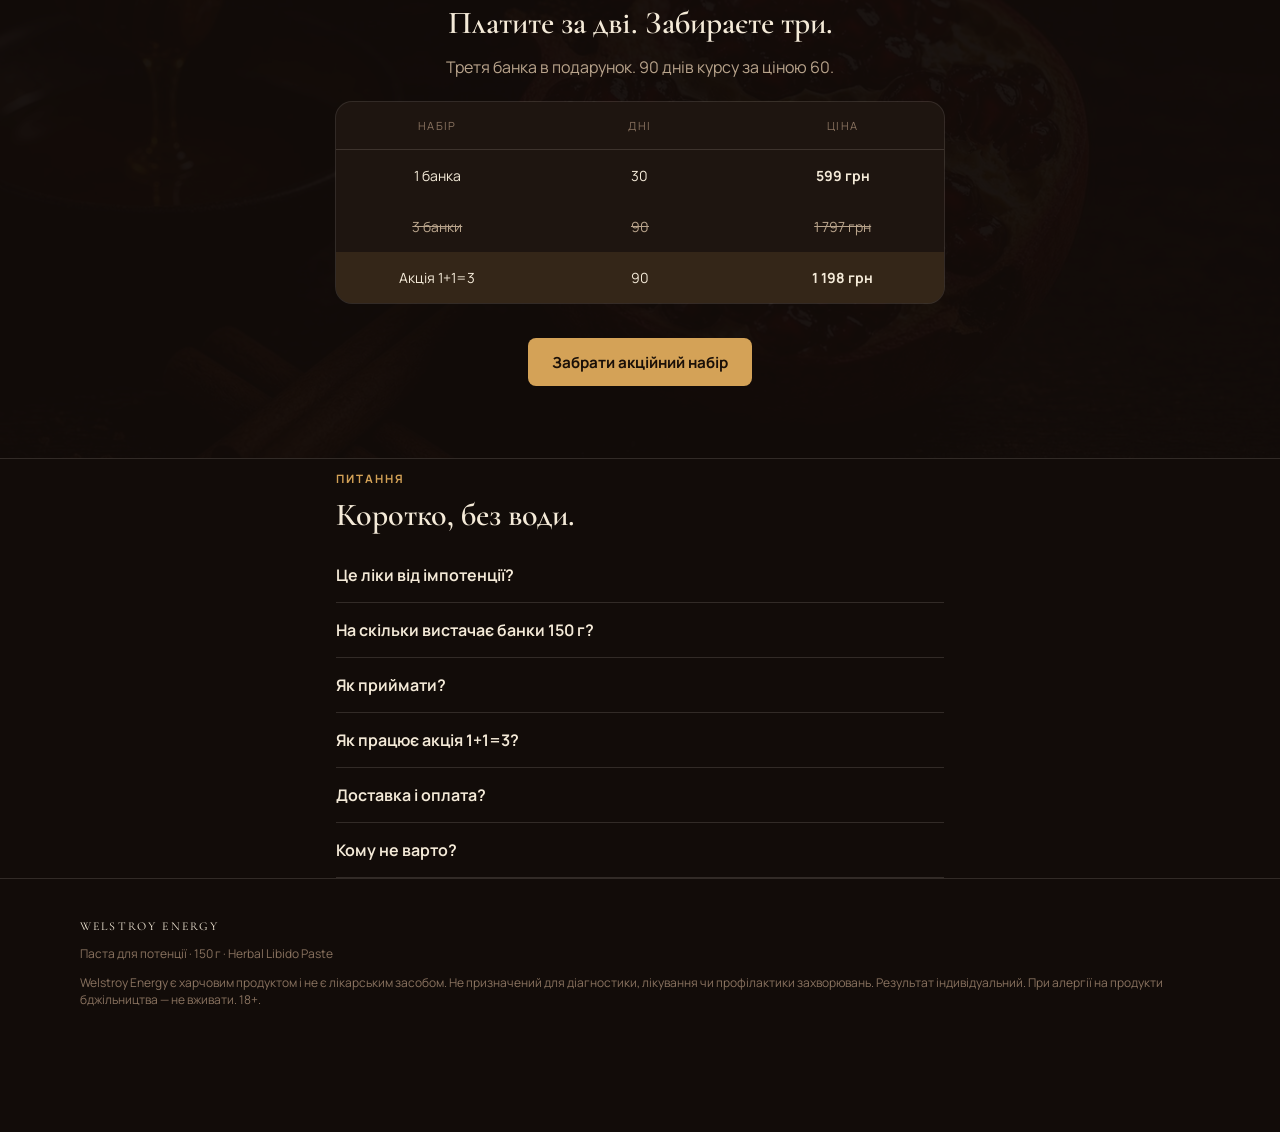
==== commit 10812423: "Set jar price to 599 and default the order form to one jar. 1+1=3 stays second at 1198 грн (two jars" ====
--- a/index.html
+++ b/index.html
@@ -110,23 +110,23 @@
     <div class="hero-copy">
       <p class="chip">Акція до півночі · <span id="cd">--:--:--</span></p>
       <h1>Чоловіча сила <span>в одній ложці меду</span></h1>
-      <p class="muted">15 трав у натуральному меді. 150 г · 30 днів курсу. Акція 1+1=3 — три банки за 1780 грн.</p>
+      <p class="muted">15 трав у натуральному меді. 150 г · 30 днів курсу. Акція 1+1=3 — три банки за 1 198 грн.</p>
       <p class="subtle" id="left"></p>
       <form id="order" class="card" style="margin-top:1.2rem;max-width:28rem">
         <p class="kicker">Замовлення</p>
         <h3 style="margin:.3rem 0 0;font-size:1.5rem">Отримати пасту</h3>
-        <div class="pack on" data-pack="promo">
+        <div class="pack on" data-pack="one">
+          <span class="dot"></span>
+          <div style="flex:1"><strong>1 банка</strong><div class="subtle">150 г · курс на 30 днів</div></div>
+          <div><strong>599 грн</strong></div>
+        </div>
+        <div class="pack" data-pack="promo">
           <span class="dot"></span>
           <div style="flex:1">
             <strong>Акція 1+1=3</strong> <span class="badge">Вигідно</span>
             <div class="subtle">Три банки за ціною двох · 90 днів курсу</div>
           </div>
-          <div style="text-align:right"><span class="subtle" style="text-decoration:line-through">2670</span><div><strong>1780 грн</strong></div></div>
-        </div>
-        <div class="pack" data-pack="one">
-          <span class="dot"></span>
-          <div style="flex:1"><strong>1 банка</strong><div class="subtle">150 г · курс на 30 днів</div></div>
-          <div><strong>890 грн</strong></div>
+          <div style="text-align:right"><span class="subtle" style="text-decoration:line-through">1 797</span><div><strong>1 198 грн</strong></div></div>
         </div>
         <label for="name">Імʼя</label>
         <input id="name" name="name" autocomplete="name" placeholder="Як до вас звертатись" />
@@ -134,7 +134,7 @@
         <label for="phone">Телефон</label>
         <input id="phone" name="phone" type="tel" inputmode="tel" autocomplete="tel" value="+380 " />
         <div class="err" id="phoneErr"></div>
-        <button class="cta" id="submit" type="submit">Замовити 3 банки за 1 780 грн</button>
+        <button class="cta" id="submit" type="submit">Замовити 1 банку за 599 грн</button>
         <p class="subtle" style="text-align:center;margin:.7rem 0 0">Нова Пошта · оплата при отриманні · без передоплати</p>
       </form>
     </div>
@@ -208,9 +208,9 @@
       <p class="muted" style="text-align:center">Третя банка в подарунок. 90 днів курсу за ціною 60.</p>
       <div class="card" style="padding:0;overflow:hidden;margin-top:1.5rem">
         <div class="offer-row subtle" style="border-bottom:1px solid var(--border);letter-spacing:.12em;font-size:.7rem;text-transform:uppercase"><div>Набір</div><div>Дні</div><div>Ціна</div></div>
-        <div class="offer-row"><div>1 банка</div><div>30</div><div><strong>890 грн</strong></div></div>
-        <div class="offer-row mute"><div>3 банки</div><div>90</div><div>2 670 грн</div></div>
-        <div class="offer-row hot"><div>Акція 1+1=3</div><div>90</div><div><strong>1 780 грн</strong></div></div>
+        <div class="offer-row"><div>1 банка</div><div>30</div><div><strong>599 грн</strong></div></div>
+        <div class="offer-row mute"><div>3 банки</div><div>90</div><div>1 797 грн</div></div>
+        <div class="offer-row hot"><div>Акція 1+1=3</div><div>90</div><div><strong>1 198 грн</strong></div></div>
       </div>
       <p style="text-align:center;margin-top:1.2rem"><a class="cta" href="#order" style="display:inline-flex;align-items:center;justify-content:center;width:auto;padding:0 1.5rem;text-decoration:none">Забрати акційний набір</a></p>
     </div>
@@ -231,7 +231,7 @@
   </footer>
 
   <div class="sticky" id="sticky">
-    <div style="flex:1"><div class="kicker">1+1=3</div><strong id="stickyPrice">1780 грн</strong></div>
+    <div style="flex:1"><div class="kicker" id="stickyKicker">1 банка</div><strong id="stickyPrice">599 грн</strong></div>
     <a class="cta" href="#order">Замовити</a>
   </div>
 
@@ -283,7 +283,7 @@
       ["Це ліки від імпотенції?","Ні. Welstroy Energy — харчовий продукт на меду з рослинними екстрактами. Не є лікарським засобом."],
       ["На скільки вистачає банки 150 г?","Одна чайна ложка на день — близько 30 прийомів. Акція 1+1=3 — три банки, близько 90 днів."],
       ["Як приймати?","1 чайна ложка на день, бажано за 30 хвилин до їжі. Не заварювати окропом."],
-      ["Як працює акція 1+1=3?","Оплачуєте дві банки (1780 грн) — отримуєте три. Третя в подарунок."],
+      ["Як працює акція 1+1=3?","Оплачуєте дві банки (1 198 грн) — отримуєте три. Третя в подарунок."],
       ["Доставка і оплата?","Нова Пошта по Україні. Оплата при отриманні, 1–3 дні."],
       ["Кому не варто?","При алергії на мед і пилок, дітям. За хронічних станів — спитайте лікаря. 18+."]
     ];
@@ -302,13 +302,14 @@
     let hash = 0; for (const ch of day) hash = (hash*33 + ch.charCodeAt(0)) >>> 0;
     document.getElementById("left").textContent = "Сьогодні лишилось " + (12 + hash%8) + " акційних наборів · Нова Пошта, оплата при отриманні";
 
-    let pack = "promo";
+    let pack = "one";
     document.querySelectorAll(".pack").forEach(el => {
       el.onclick = () => {
         pack = el.dataset.pack;
         document.querySelectorAll(".pack").forEach(x => x.classList.toggle("on", x===el));
-        document.getElementById("submit").textContent = pack === "promo" ? "Замовити 3 банки за 1 780 грн" : "Замовити 1 банку за 890 грн";
-        document.getElementById("stickyPrice").textContent = pack === "promo" ? "1780 грн" : "890 грн";
+        document.getElementById("submit").textContent = pack === "promo" ? "Замовити 3 банки за 1 198 грн" : "Замовити 1 банку за 599 грн";
+        document.getElementById("stickyPrice").textContent = pack === "promo" ? "1 198 грн" : "599 грн";
+        document.getElementById("stickyKicker").textContent = pack === "promo" ? "1+1=3" : "1 банка";
       };
     });
 
